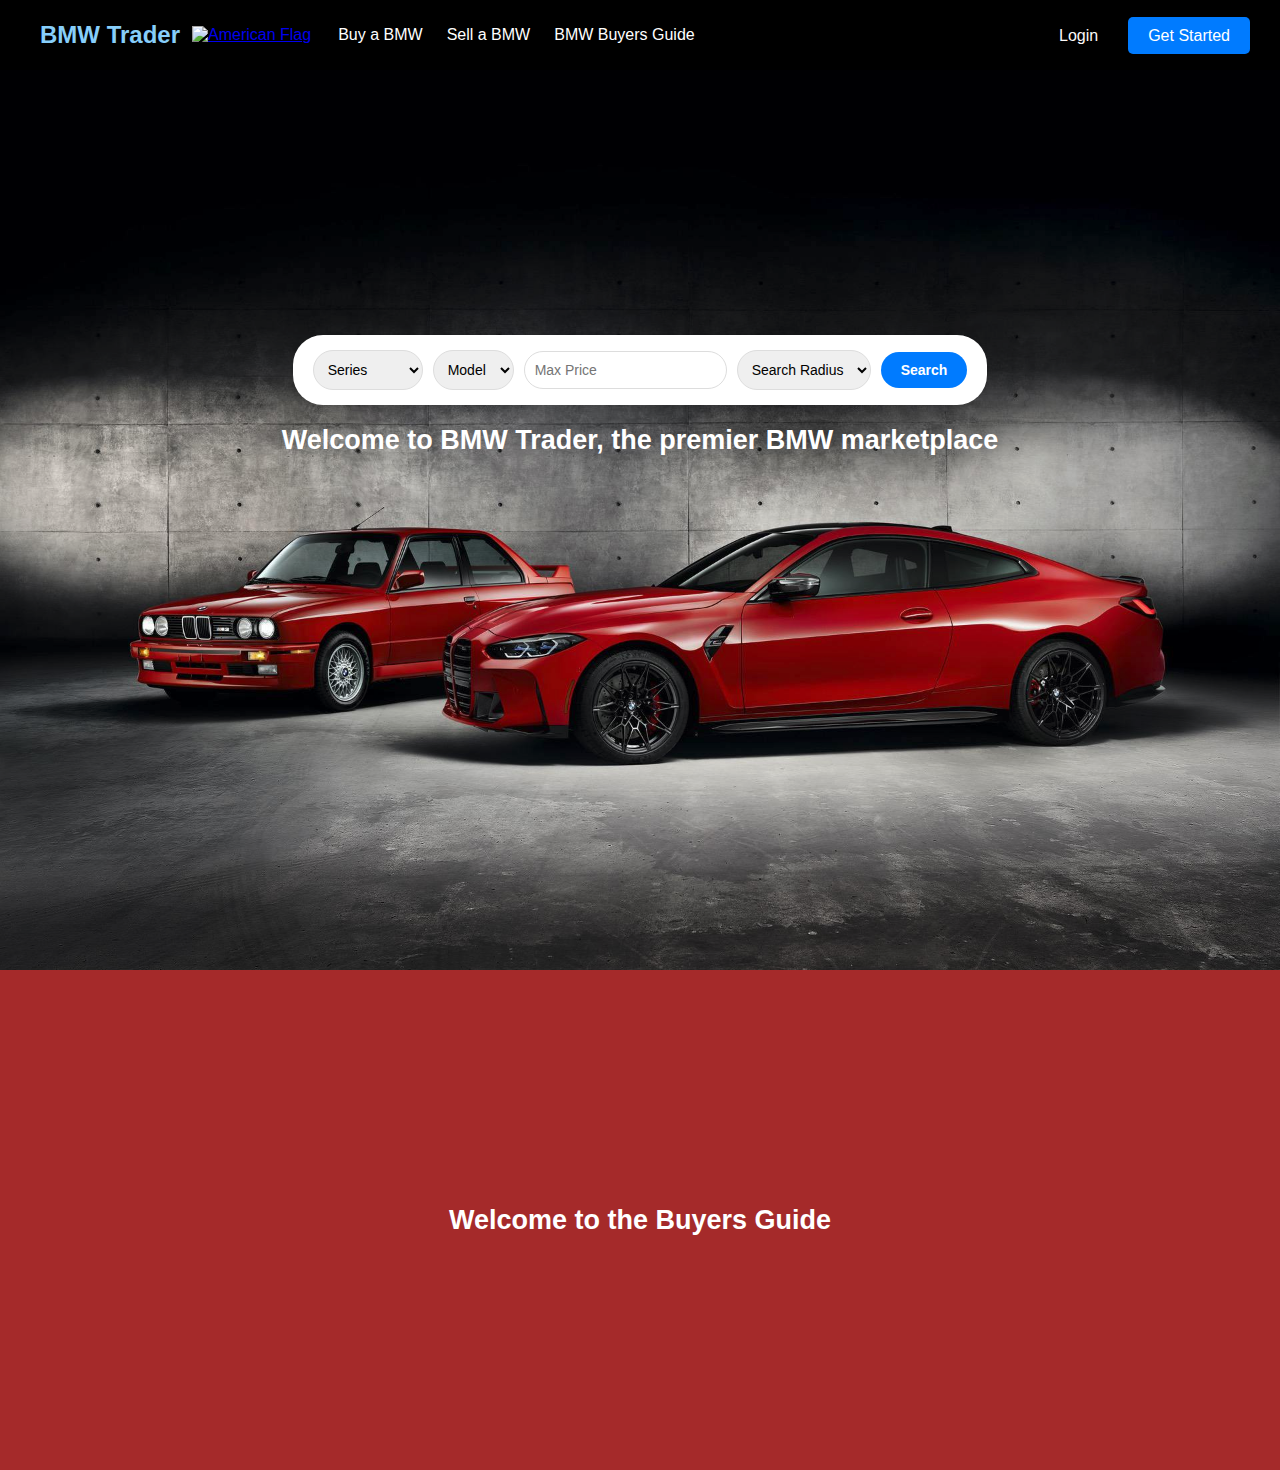
==== Index.html @ 95426831 "First pass at setup" ====
<!DOCTYPE html>
<html lang="en">
<head>
    <meta charset="UTF-8">
    <meta name="viewport" content="width=device-width, initial-scale=1.0">
    <link rel="stylesheet" href="Nav-Bar.css">
    <link rel="stylesheet" href="Index.css">
    <title>BMW Trader</title>
</head>
<body>
    
    <div class="PageContainer">
        <div class="NavBarContainer">
            <nav class="navbar solid" id="navbar">
                <div class="nav-left">
                    <a class="Logo" href="Index.html" target="_self" title="Home">
                        <h3>BMW Trader</h3>
                    </a>
                    <a class="AmericanFlag" href="/AboutUs Pages/AboutUs-Home.html" target="_self" title="About LifeWork USA - A Company Built on Freedom">
                        <img src="Images/AmericanFlag.png" alt="American Flag" class="AmericanFlagImage">
                    </a>
                </div>
                <div class="nav-links">
                    <a href="Buy a BMW" target="_blank">Buy a BMW</a>
                    <a href="SellaBMW.html">Sell a BMW</a>
                    <a href="BMWBuyersGuide.html">BMW Buyers Guide</a>
                </div>
                <div class="nav-buttons">
                    <a href="Signin.html" class="login-button">Login</a>
                    <a href="Singup.html" class="get-started-button">Get Started</a>
                </div>
            </nav>
        </div>
        <div class="BannerContainer">
            <div class="search-container">
                <div class="search-bar">
                  <!-- Dropdown for Series -->
                  <select class="search-input" id="Series" name="Series" onchange="updateModels()">
                    <option value="" disabled selected>Series</option>
                    <option value="Any Series">Any Series</option>
                    <option value="1 Series">1 Series</option>
                    <option value="2 Series">2 Series</option>
                    <option value="3 Series">3 Series</option>
                    <option value="4 Series">4 Series</option>
                    <option value="5 Series">5 Series</option>
                    <option value="6 Series">6 Series</option>
                    <option value="7 Series">7 Series</option>
                    <option value="8 Series">8 Series</option>
                    <option value="M Series">M Series</option>
                    <option value="X Series">X Series</option>
                </select>
            
                <!-- Dropdown for Model -->
                <select class="search-input" id="Model" name="Model">
                    <option value="" disabled selected>Model</option>
                </select>
            
                  <!-- Input for Price -->
                  <input type="number" class="search-input" id="price" name="price" placeholder="Max Price">
            
                  <!-- Input for Distance -->
                  <select class="search-input" id="Distance" name="Distance">
                    <option value="" disabled selected>Search Radius</option>
                    <option value="10 Miles">10 Miles</option>
                    <option value="25 Miles">25 Miles</option>
                    <option value="50 Miles">50 Miles</option>
                    <option value="100 Miles">100 Miles</option>
                    <option value="250 Miles">250 Miles</option>
                    <option value="500 Miles">500 Miles</option>
                    <option value="Nationwide">Nationwide</option>
                  </select>
                  <!-- Search Button -->
                  <button class="search-button" id="search-btn">Search</button>
                </div>
                <div><h3 id="WelcomeMessage">Welcome to BMW Trader, the premier BMW marketplace</h3></div>
            </div>
            
        </div>
        <div class ="ContentContainer">
            <h3>Welcome to the Buyers Guide</h3>
        </div>
    </div>
    <script src="scripts/UpdateModels.js"></script>
</body>
</html>
---- Nav-Bar.css ----
.NavBarContainer {
    position: relative;
    
}

.navbar {
    display: flex;
    justify-content: flex-start;
    align-items: center;
    padding: 0 0px;
    z-index: 6;
    font-family: 'Open Sans', sans-serif;
    position: fixed;
    top: 0;
    height: 70px; /* Ensures padding and border are included in the total width and height */
    width: 100%;
}

.navbar.homepage {
    background-color: transparent; /* Translucent for homepage */
}

.navbar.solid {
    background-color: rgb(0, 0, 0); /* Solid black for scrolled or other pages */
}

.nav-left {
    display: flex;
    align-items: center;
    margin-left: 40px; /* Adjust this value to move closer to the left margin */
}

.nav-right {
    display: flex;
    align-items: center;
    margin-right: 0px; /* Adjust this value to move closer to the right margin */
    box-sizing: border-box;
    overflow: hidden;
}

.Logo {
    display: flex;
    align-items: center;
    margin-right: 10px; /* Space between logo and flag */
    text-decoration: none; /* Remove underline */
}

.Logo h3 {
    color: lightskyblue;
    font-family: Arial;
    font-size: 24px;
}

.AmericanFlagImage {
    height: 32px; /* Adjust to match the navbar height */
    margin-left: 2px;
    margin-right: 10px; /* Space between logo and flag */
}

.hamburger {
    display: none;
    flex-direction: column;
    justify-content: space-around;
    width: 2rem;
    height: 2rem;
    cursor: pointer;
}

.hamburger div {
    width: 2rem;
    height: 0.25rem;
    background-color: #333;
}

.nav-links {
    display: flex;
    align-items: center; /* Ensure items are centered vertically */
    gap: 10px; /* Spacing between links */
    transition: transform 0.3s ease-in-out;
    margin-left: 10px;
}

@media (max-width: 768px) {
    .nav-links {
        display: none;
        transform: translateY(-100%);
    }

    .nav-links.show {
        display: flex;
        transform: translateY(0);
    }

    .hamburger {
        display: flex;
    }
}

.nav-links a {
    margin: 10 2px;
    padding: 0 7px;
    text-decoration: none;
    color: white;
    font-size: 16px;
    font-family: 'Open Sans', sans-serif;
}

.nav-buttons {
    display: flex;
    gap: 10px;
    margin-left: auto; /* Ensures nav buttons stay at the rightmost position */
    margin-right: 30px;

}

.nav-buttons a {
    padding: 10px 20px;
    text-decoration: none;
    font-size: 16px;
    border-radius: 5px;
    font-family: Arial, 'Open Sans', sans-serif;
    height: 17px;
    line-height: 17px;
    box-sizing: content-box; /* Override box-sizing for navbar buttons */
}

.login-button {
    color: #fcf9f9;
}

.get-started-button {
    background-color: #007bff;
    color: #fff;
    padding: 2px 10px; /* Adjust padding for a smaller button */
    border-radius: 5px; /* Slightly rounded corners */
    height: 17px; /* Remove fixed height */
    line-height: 1.2; /* Set line-height for consistent text height */
    display: inline-flex; /* Use inline-flex to avoid block-level behavior */
    align-items: center; /* Center text vertically */
    justify-content: center; /* Center text horizontally */
    font-size: 16px; /* Ensure consistent font size */
    font-weight: normal; /* Ensure consistent font weight */
    text-decoration: none; /* Remove underline */
}

/* End of Navigation Bar CSS */
---- Index.css ----
* {
    margin: 0;
    padding: 0;
}

h1, h2 {
    font-size: 55px;
    margin: 0;
    font-weight: normal;
}

h3 {
    font-size: 27px;
    margin: 0;
    font-weight: bold;
}

.italic {
    font-style: italic;
    text-decoration: underline;
}

body, html {
    height: 100vh;
    width: 100%;
    font-family: Arial, 'Open Sans', sans-serif;
    margin: 0;
    padding: 0;
    display: flex;
    box-sizing: border-box;
    display: flex;
    flex-direction: column;
}

.PageContainer{
    height: 100%;
    background-color: bisque;
    width: 100%;
}

.BannerContainer {
    margin-top: 70px;
    height: 100%;
    width: 100%;
    background-image: url(/Pictures/HomePageImage.png);
    background-size: cover;
    background-position:center;
    z-index: 5;
    align-content: center;
}

.BannerContainer #WelcomeMessage {
    color: white;
    text-align: center;
    margin-top: 20px;
}

.ContentContainer {
    width: 100%;
    height: 500px;
    background-color: brown;
    align-content: center;
    text-align: center;
}

.ContentContainer h3 {
    color: white;
    
}

.search-container {
    position: relative;
    display: flex;
    justify-content: center;
    align-items: center;
    margin-bottom: 250px;
    flex-direction: column;
  }
  
  .search-bar {
    background: #ffffff;
    display: flex;
    align-items: center;
    gap: 10px; /* Spacing between inputs */
    padding: 15px 20px;
    border-radius: 30px;
    box-shadow: 0px 4px 6px rgba(0, 0, 0, 0.1);
  }
  
  /* Input Fields */
  .search-input {
    flex: 1;
    padding: 10px;
    border: 1px solid #ddd;
    border-radius: 20px;
    font-size: 14px;
    outline: none;
    transition: border-color 0.3s ease;
  }
  
  .search-input:focus {
    border-color: #007bff;
  }
  
  /* Search Button */
  .search-button {
    background-color: #007bff;
    color: #ffffff;
    border: none;
    border-radius: 20px;
    padding: 10px 20px;
    cursor: pointer;
    font-size: 14px;
    font-weight: bold;
    transition: background-color 0.3s ease;
  }
  
  .search-button:hover {
    background-color: #0056b3;
  }
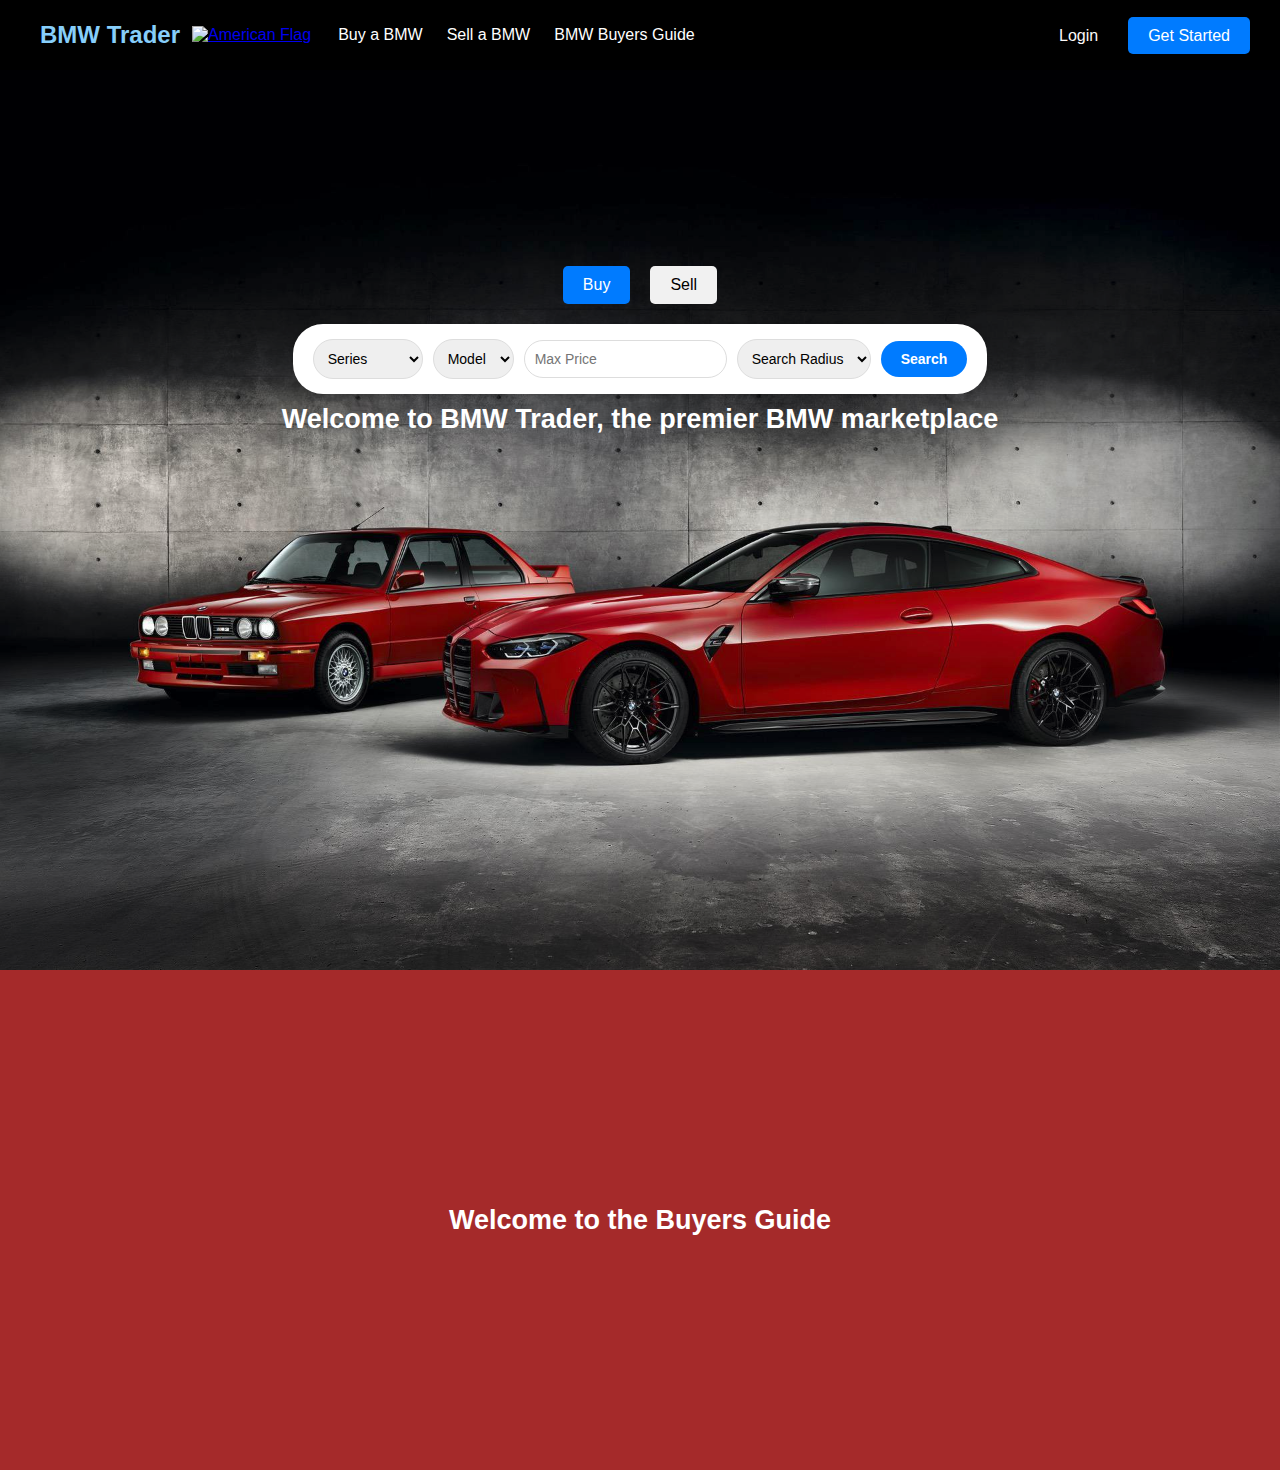
==== commit cddff3c7: "ching" ====
--- a/Index.html
+++ b/Index.html
@@ -32,48 +32,80 @@
             </nav>
         </div>
         <div class="BannerContainer">
-            <div class="search-container">
+            <!-- Buy/Sell Buttons -->
+            <div class="ButtonContainer">
+                <button class="toggle-button active" id="buy-btn" onclick="toggleForm('buy')">Buy</button>
+                <button class="toggle-button" id="sell-btn" onclick="toggleForm('sell')">Sell</button>
+            </div>
+        
+            <!-- Buy Form -->
+            <div class="search-container" id="buy-form">
                 <div class="search-bar">
-                  <!-- Dropdown for Series -->
-                  <select class="search-input" id="Series" name="Series" onchange="updateModels()">
-                    <option value="" disabled selected>Series</option>
-                    <option value="Any Series">Any Series</option>
-                    <option value="1 Series">1 Series</option>
-                    <option value="2 Series">2 Series</option>
-                    <option value="3 Series">3 Series</option>
-                    <option value="4 Series">4 Series</option>
-                    <option value="5 Series">5 Series</option>
-                    <option value="6 Series">6 Series</option>
-                    <option value="7 Series">7 Series</option>
-                    <option value="8 Series">8 Series</option>
-                    <option value="M Series">M Series</option>
-                    <option value="X Series">X Series</option>
-                </select>
-            
-                <!-- Dropdown for Model -->
-                <select class="search-input" id="Model" name="Model">
-                    <option value="" disabled selected>Model</option>
-                </select>
-            
-                  <!-- Input for Price -->
-                  <input type="number" class="search-input" id="price" name="price" placeholder="Max Price">
-            
-                  <!-- Input for Distance -->
-                  <select class="search-input" id="Distance" name="Distance">
-                    <option value="" disabled selected>Search Radius</option>
-                    <option value="10 Miles">10 Miles</option>
-                    <option value="25 Miles">25 Miles</option>
-                    <option value="50 Miles">50 Miles</option>
-                    <option value="100 Miles">100 Miles</option>
-                    <option value="250 Miles">250 Miles</option>
-                    <option value="500 Miles">500 Miles</option>
-                    <option value="Nationwide">Nationwide</option>
-                  </select>
-                  <!-- Search Button -->
-                  <button class="search-button" id="search-btn">Search</button>
+                    <select class="search-input" id="Series" name="Series" onchange="updateModels()">
+                        <option value="" disabled selected>Series</option>
+                        <option value="Any Series">Any Series</option>
+                        <option value="1 Series">1 Series</option>
+                        <option value="2 Series">2 Series</option>
+                        <option value="3 Series">3 Series</option>
+                        <option value="4 Series">4 Series</option>
+                        <option value="5 Series">5 Series</option>
+                        <option value="6 Series">6 Series</option>
+                        <option value="7 Series">7 Series</option>
+                        <option value="8 Series">8 Series</option>
+                        <option value="M Series">M Series</option>
+                        <option value="X Series">X Series</option>
+                    </select>
+        
+                    <select class="search-input" id="Model" name="Model">
+                        <option value="" disabled selected>Model</option>
+                    </select>
+        
+                    <input type="number" class="search-input" id="price" name="price" placeholder="Max Price">
+        
+                    <select class="search-input" id="Distance" name="Distance">
+                        <option value="" disabled selected>Search Radius</option>
+                        <option value="10 Miles">10 Miles</option>
+                        <option value="25 Miles">25 Miles</option>
+                        <option value="50 Miles">50 Miles</option>
+                        <option value="100 Miles">100 Miles</option>
+                        <option value="250 Miles">250 Miles</option>
+                        <option value="500 Miles">500 Miles</option>
+                        <option value="Nationwide">Nationwide</option>
+                    </select>
+        
+                    <button class="search-button" id="search-btn">Search</button>
                 </div>
-                <div><h3 id="WelcomeMessage">Welcome to BMW Trader, the premier BMW marketplace</h3></div>
             </div>
+        
+            <!-- Sell Form -->
+            <div class="search-container hidden" id="sell-form">
+                <div class="search-bar">
+                    <select class="search-input" id="vin-license" onchange="toggleVinLicenseFields()">
+                        <option value="" disabled selected>VIN/License</option>
+                        <option value="license">License</option>
+                        <option value="vin">VIN</option>
+                    </select>
+        
+                    <div id="license-fields" class="hidden">
+                        <input type="text" class="search-input" id="license-plate" placeholder="License Plate">
+                        <select class="search-input" id="state">
+                            <option value="" disabled selected>State</option>
+                            <option value="NY">New York</option>
+                            <option value="CA">California</option>
+                            <option value="TX">Texas</option>
+                        </select>
+                    </div>
+        
+                    <div id="vin-fields" class="hidden">
+                        <input type="text" class="search-input" id="vin-number" placeholder="Enter VIN Number">
+                    </div>
+        
+                    <button class="search-button" id="sell-submit-btn">Submit</button>
+                </div>
+            </div>
+        
+            <div><h3 id="WelcomeMessage">Welcome to BMW Trader, the premier BMW marketplace</h3></div>
+        </div>
             
         </div>
         <div class ="ContentContainer">
--- a/Index.css
+++ b/Index.css
@@ -21,8 +21,6 @@
 }
 
 body, html {
-    height: 100vh;
-    width: 100%;
     font-family: Arial, 'Open Sans', sans-serif;
     margin: 0;
     padding: 0;
@@ -30,32 +28,48 @@
     box-sizing: border-box;
     display: flex;
     flex-direction: column;
+    background-color: green;
 }
 
-.PageContainer{
+.PageContainer {
+    background-color: rgb(239, 28, 28);
     height: 100%;
-    background-color: bisque;
     width: 100%;
+    margin-top: 70px;
+    display: flex;
+    flex-direction: column;
 }
 
 .BannerContainer {
-    margin-top: 70px;
-    height: 100%;
-    width: 100%;
-    background-image: url(/Pictures/HomePageImage.png);
-    background-size: cover;
-    background-position:center;
-    z-index: 5;
-    align-content: center;
+        background-image: url(/Pictures/HomePageImage.png);
+        background-size: cover;
+        background-position: center;
+        z-index: 5;
+        height: 100vh;
+        width: 100%;
+        display: flex;
+        flex-direction: column;
+        justify-content:center;
+        align-items: center; /* Center content horizontally */
+}
+
+.ButtonContainer {
+    display: flex; /* Center the buttons horizontally */
+    justify-content: center; /* Align the buttons to the center */
+    margin-top: -350px; /* Move buttons closer to the search bar */
+    position: relative;
+    z-index: 10;
+    
 }
 
 .BannerContainer #WelcomeMessage {
     color: white;
     text-align: center;
-    margin-top: 20px;
+    margin-top: 10px;
 }
 
 .ContentContainer {
+    
     width: 100%;
     height: 500px;
     background-color: brown;
@@ -69,12 +83,13 @@
 }
 
 .search-container {
-    position: relative;
-    display: flex;
-    justify-content: center;
-    align-items: center;
-    margin-bottom: 250px;
-    flex-direction: column;
+        position: relative;
+        display: flex;
+        justify-content: center;
+        align-items: center;
+        flex-direction: column;
+        z-index: 5;
+        margin-top: 10px;
   }
   
   .search-bar {
@@ -117,4 +132,28 @@
   
   .search-button:hover {
     background-color: #0056b3;
-  }+  }
+
+  .hidden {
+    display: none;
+}
+
+.toggle-button {
+    background-color: #f1f1f1;
+    border: none;
+    padding: 10px 20px;
+    margin: 10px;
+    cursor: pointer;
+    font-size: 16px;
+    border-radius: 5px;
+    transition: background-color 0.3s;
+}
+
+.toggle-button.active {
+    background-color: #007bff;
+    color: white;
+}
+
+.toggle-button:hover {
+    background-color: #0056b3;
+}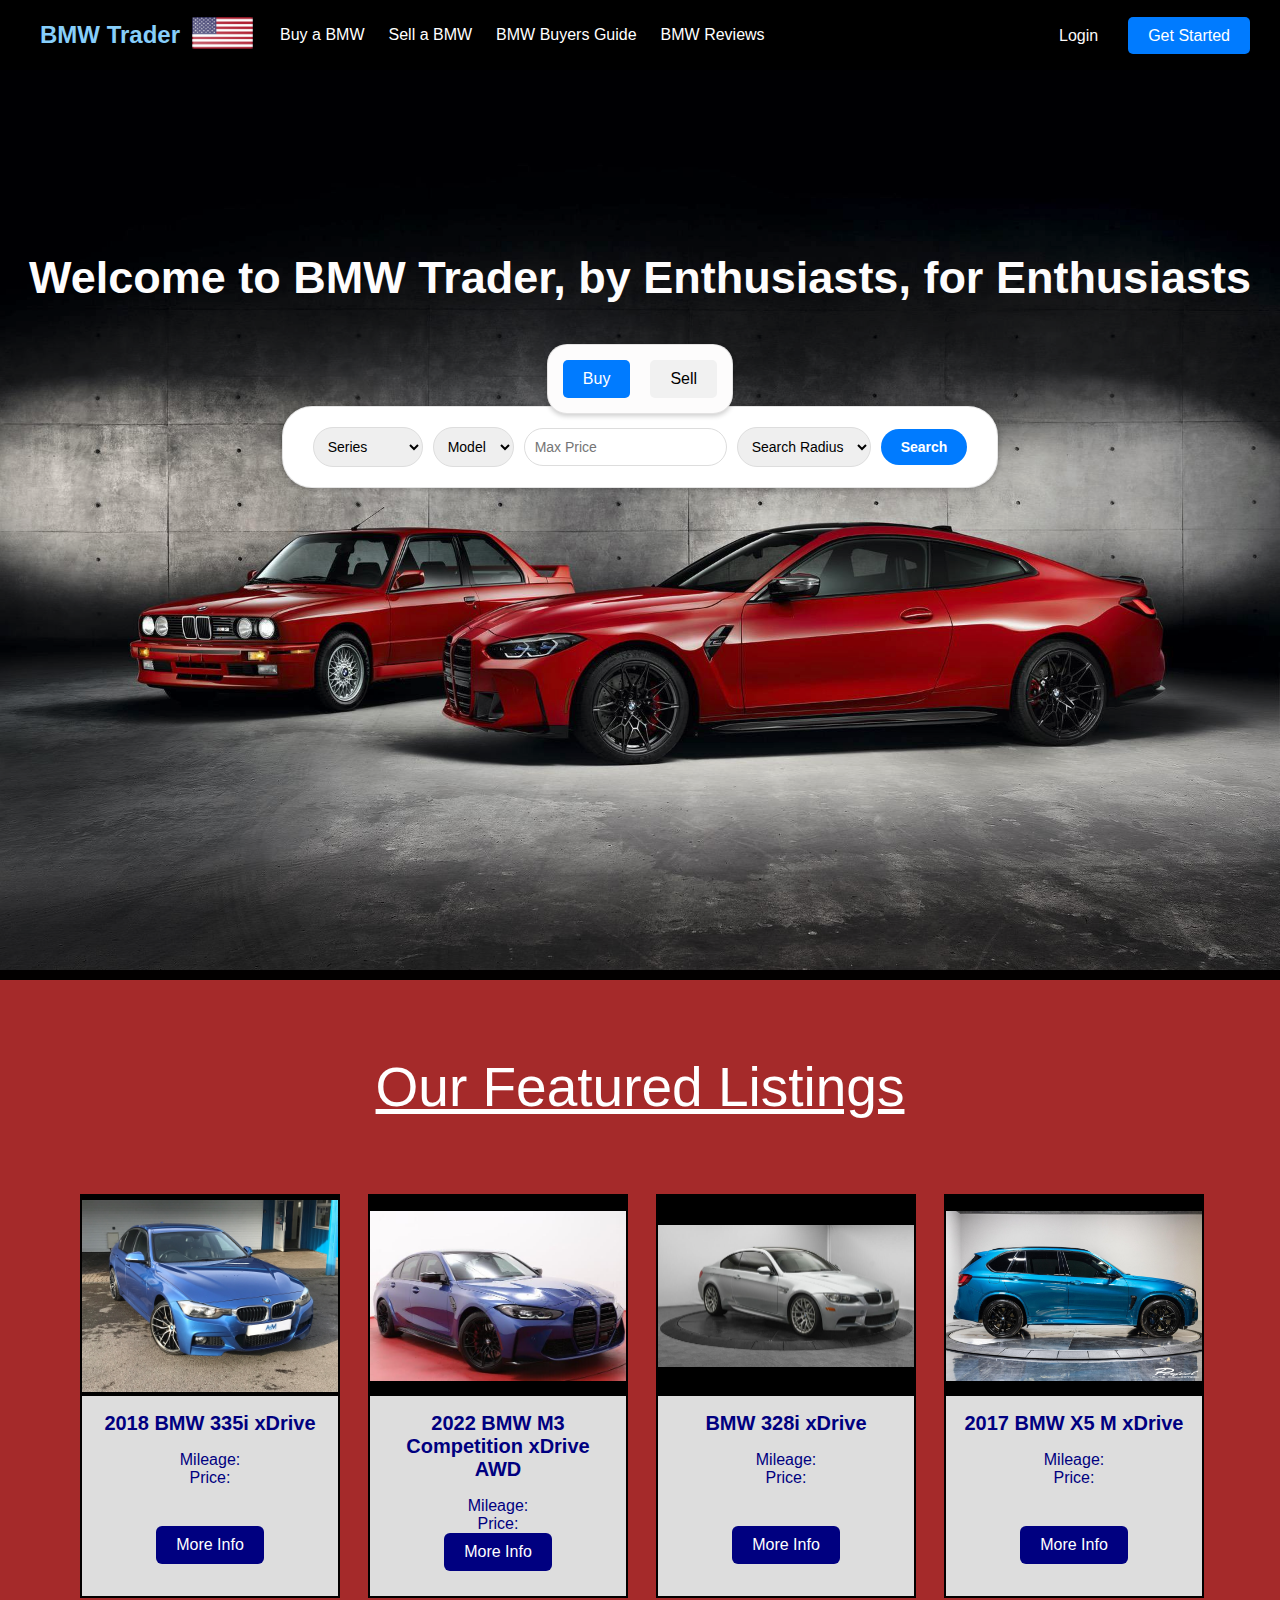
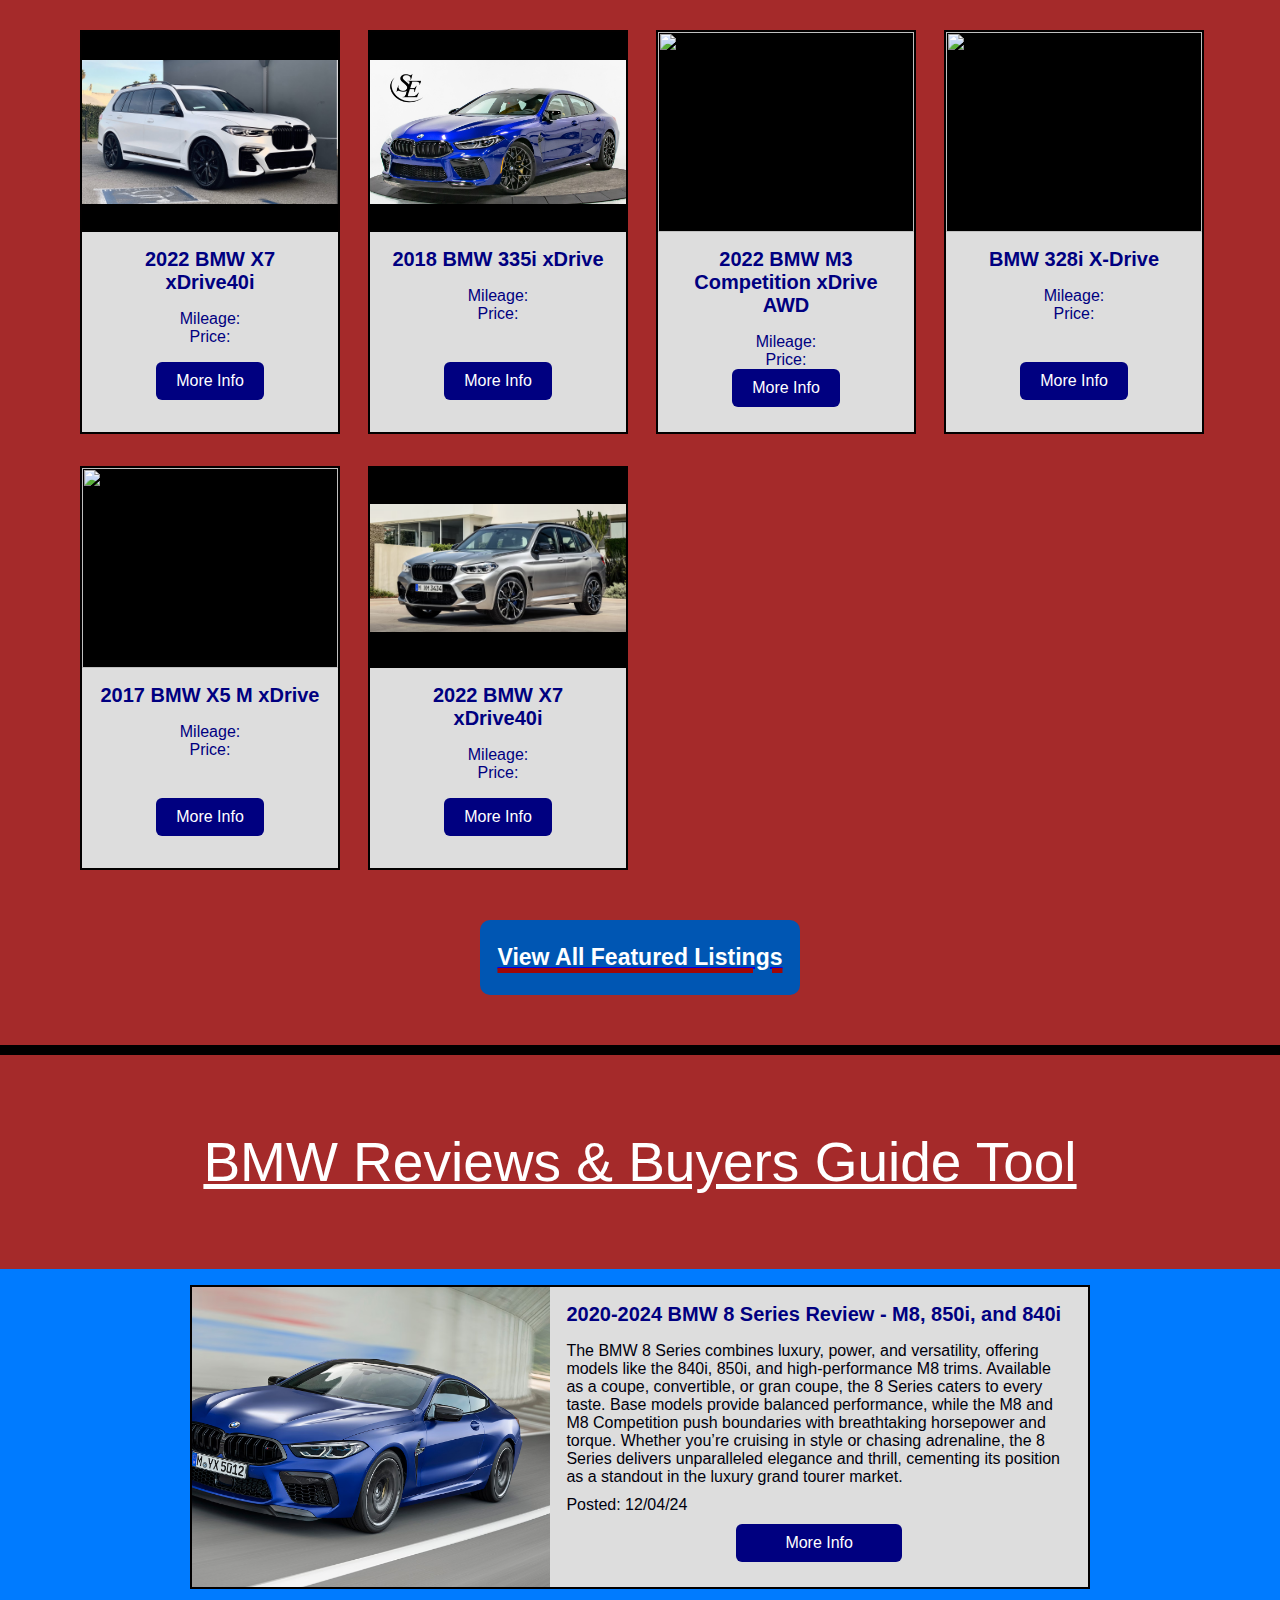
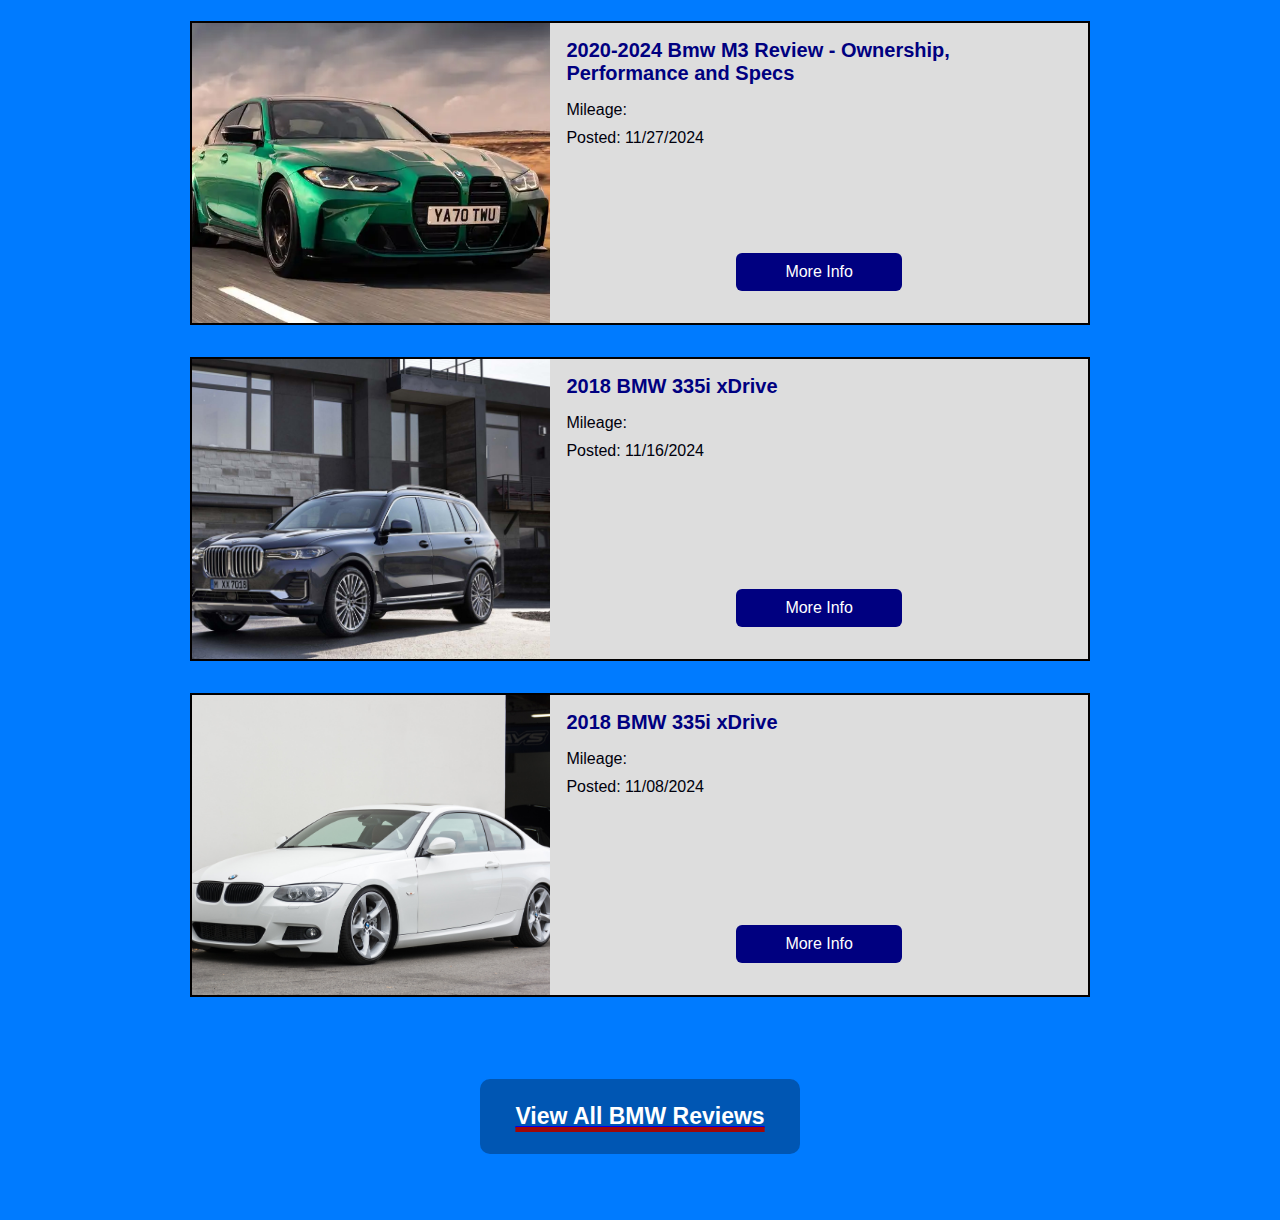
==== commit b1451a54: "12/17/2024" ====
--- a/Index.html
+++ b/Index.html
@@ -16,14 +16,15 @@
                     <a class="Logo" href="Index.html" target="_self" title="Home">
                         <h3>BMW Trader</h3>
                     </a>
-                    <a class="AmericanFlag" href="/AboutUs Pages/AboutUs-Home.html" target="_self" title="About LifeWork USA - A Company Built on Freedom">
-                        <img src="Images/AmericanFlag.png" alt="American Flag" class="AmericanFlagImage">
+                    <a class="AmericanFlag" href="/AboutUs Pages/AboutUs-Home.html" target="_self" title="BMWTrader.com">
+                        <img src="/Assets/Pictures/AmericanFlag.png" alt="American Flag" class="AmericanFlagImage">
                     </a>
                 </div>
                 <div class="nav-links">
                     <a href="Buy a BMW" target="_blank">Buy a BMW</a>
                     <a href="SellaBMW.html">Sell a BMW</a>
                     <a href="BMWBuyersGuide.html">BMW Buyers Guide</a>
+                    <a href="/Article/BMWReview.html">BMW Reviews</a>
                 </div>
                 <div class="nav-buttons">
                     <a href="Signin.html" class="login-button">Login</a>
@@ -33,6 +34,7 @@
         </div>
         <div class="BannerContainer">
             <!-- Buy/Sell Buttons -->
+            <h3 id="WelcomeMessage">Welcome to BMW Trader, by Enthusiasts, for Enthusiasts</h3>
             <div class="ButtonContainer">
                 <button class="toggle-button active" id="buy-btn" onclick="toggleForm('buy')">Buy</button>
                 <button class="toggle-button" id="sell-btn" onclick="toggleForm('sell')">Sell</button>
@@ -103,13 +105,167 @@
                     <button class="search-button" id="sell-submit-btn">Submit</button>
                 </div>
             </div>
-        
-            <div><h3 id="WelcomeMessage">Welcome to BMW Trader, the premier BMW marketplace</h3></div>
-        </div>
-            
-        </div>
+        </div>
+        <div class="ContentDivider"></div>
         <div class ="ContentContainer">
-            <h3>Welcome to the Buyers Guide</h3>
+            <h2>Our Featured Listings</h2>
+            <div class="CardsContainer">
+                <!--Start of Card 1-->
+                <div class="card">
+                    <img src="Assets/Pictures/BMWCar1.png" class="card-img-top" alt="">
+                    <div class="card-body">
+                      <h5 class="card-title">2018 BMW 335i xDrive </h5>
+                      <p class="card-text">Mileage:</p>
+                      <p class="card-text">Price:</p>
+                      <a href="./public/MondrianPainting.html" class="btn btn-primary">More Info</a>
+                    </div>
+                </div>
+                <!--Start of Card 2-->
+                <div class="card">
+                    <img src="Assets/Pictures/BMWCar2.png" class="card-img-top" alt="">
+                    <div class="card-body">
+                      <h5 class="card-title">2022 BMW M3 Competition xDrive AWD</h5>
+                      <p class="card-text">Mileage:</p>
+                      <p class="card-text">Price:</p>
+                      <a href="./public/CreativeAgency.html" class="btn btn-primary">More Info</a>
+                    </div>
+                </div>
+                <!--Start of Card 3-->
+                <div class="card">
+                    <img src="Assets/Pictures/BMWCar3.png" class="card-img-top" alt="">
+                    <div class="card-body">
+                      <h5 class="card-title">BMW 328i xDrive</h5>
+                      <p class="card-text">Mileage:</p>
+                      <p class="card-text">Price:</p>
+                      <a href="./public/MemeProject.html" class="btn btn-primary">More Info</a>
+                    </div>
+                </div>
+                <!--Start of Card 4-->
+                <div class="card">
+                    <img src="Assets/Pictures/BMWTruck1.png" class="card-img-top" alt="">
+                    <div class="card-body">
+                      <h5 class="card-title">2017 BMW X5 M xDrive</h5>
+                      <p class="card-text">Mileage:</p>
+                      <p class="card-text">Price:</p>
+                      <a href="./public/birthday-invite.html" class="btn btn-primary">More Info</a>
+                    </div>
+                </div>
+                <!--Start of Card 5-->
+                <div class="card">
+                    <img src="Assets/Pictures/BMWTruck2.png" class="card-img-top" alt="">
+                    <div class="card-body">
+                      <h5 class="card-title">2022 BMW X7 xDrive40i </h5>
+                      <p class="card-text">Mileage:</p>
+                      <p class="card-text">Price:</p>
+                      <a href="./public/SpanishVocab.html" class="btn btn-primary">More Info</a>
+                    </div>
+                </div>
+                <!--Start of Card 6-->
+                <div class="card">
+                    <img src="Assets/Pictures/BMWCar4.png" class="card-img-top" alt="">
+                    <div class="card-body">
+                      <h5 class="card-title">2018 BMW 335i xDrive </h5>
+                      <p class="card-text">Mileage:</p>
+                      <p class="card-text">Price:</p>
+                      <a href="./public/MondrianPainting.html" class="btn btn-primary">More Info</a>
+                    </div>
+                </div>
+                <!--Start of Card 7-->
+                <div class="card">
+                    <img src="Assets/Pictures/BMWCar5.png" class="card-img-top" alt="">
+                    <div class="card-body">
+                      <h5 class="card-title">2022 BMW M3 Competition xDrive AWD</h5>
+                      <p class="card-text">Mileage:</p>
+                      <p class="card-text">Price:</p>
+                      <a href="./public/CreativeAgency.html" class="btn btn-primary">More Info</a>
+                    </div>
+                </div>
+                <!--Start of Card 8-->
+                <div class="card">
+                    <img src="Assets/Pictures/BMWCar6.png" class="card-img-top" alt="">
+                    <div class="card-body">
+                      <h5 class="card-title">BMW 328i X-Drive</h5>
+                      <p class="card-text">Mileage:</p>
+                      <p class="card-text">Price:</p>
+                      <a href="./public/MemeProject.html" class="btn btn-primary">More Info</a>
+                    </div>
+                </div>
+                <!--Start of Card 9-->
+                <div class="card">
+                    <img src="Assets/Pictures/BMWCar7.png" class="card-img-top" alt="">
+                    <div class="card-body">
+                      <h5 class="card-title">2017 BMW X5 M xDrive</h5>
+                      <p class="card-text">Mileage:</p>
+                      <p class="card-text">Price:</p>
+                      <a href="./public/birthday-invite.html" class="btn btn-primary">More Info</a>
+                    </div>
+                </div>
+                <!--Start of Card 10-->
+                <div class="card">
+                    <img src="Assets/Pictures/BMWTruck3.png" class="card-img-top" alt="">
+                    <div class="card-body">
+                      <h5 class="card-title">2022 BMW X7 xDrive40i </h5>
+                      <p class="card-text">Mileage:</p>
+                      <p class="card-text">Price:</p>
+                      <a href="./public/SpanishVocab.html" class="btn btn-primary">More Info</a>
+                    </div>
+                </div>
+            </div>
+                <div class="ViewAllButtonContainer">
+                    <div class="ViewAllBTN">
+                        <a href="FeaturedListings.html"><h3>View All Featured Listings</h3></a>
+                    </div>
+                </div>
+        </div>
+        <div class="ContentDivider"></div>
+    <div class ="ContentContainer">
+            <h2 id="Reviews-BuyersGuideTitle">BMW Reviews & Buyers Guide Tool</h2>
+        <div class="CardsContainerArticle">
+            <!--Start of Article 1-->
+            <div class="cardArticle">
+                <img src="Assets/Pictures/BMWReview1.png" class="card-img-topArticle" alt="">
+                <div class="card-bodyArticle">
+                  <h5 class="card-titleArticle">2020-2024 BMW 8 Series Review - M8, 850i, and 840i </h5>
+                  <p class="card-textArticle">The BMW 8 Series combines luxury, power, and versatility, offering models like the 840i, 850i, and high-performance M8 trims. Available as a coupe, convertible, or gran coupe, the 8 Series caters to every taste. Base models provide balanced performance, while the M8 and M8 Competition push boundaries with breathtaking horsepower and torque. Whether you’re cruising in style or chasing adrenaline, the 8 Series delivers unparalleled elegance and thrill, cementing its position as a standout in the luxury grand tourer market.</p>
+                  <p class="card-textArticle">Posted: 12/04/24</p>
+                  <a href="./Article/Article1.html" class="btn btn-primaryArticle">More Info</a>
+                </div>
+            </div>
+            <!--Start of Article 2-->
+            <div class="cardArticle">
+                <img src="Assets/Pictures/BMWReview2.png" class="card-img-topArticle" alt="">
+                <div class="card-bodyArticle">
+                  <h5 class="card-titleArticle">2020-2024 Bmw M3 Review - Ownership, Performance and Specs</h5>
+                  <p class="card-textArticle">Mileage:</p>
+                  <p class="card-textArticle">Posted: 11/27/2024</p>
+                  <a href="./public/MondrianPainting.html" class="btn btn-primaryArticle">More Info</a>
+                </div>
+            </div>
+            <!--Start of Article 3-->
+            <div class="cardArticle">
+                <img src="Assets/Pictures/BMWReview3.png" class="card-img-topArticle" alt="">
+                <div class="card-bodyArticle">
+                  <h5 class="card-titleArticle">2018 BMW 335i xDrive</h5>
+                  <p class="card-textArticle">Mileage:</p>
+                  <p class="card-textArticle">Posted: 11/16/2024</p>
+                  <a href="./public/MondrianPainting.html" class="btn btn-primaryArticle">More Info</a>
+                </div>
+            </div>
+            <!--Start of Article 4-->
+            <div class="cardArticle">
+                <img src="Assets/Pictures/BMWReview4.png" class="card-img-topArticle" alt="">
+                <div class="card-bodyArticle">
+                  <h5 class="card-titleArticle">2018 BMW 335i xDrive </h5>
+                  <p class="card-textArticle">Mileage:</p>
+                  <p class="card-textArticle">Posted: 11/08/2024</p>
+                  <a href="./public/MondrianPainting.html" class="btn btn-primaryArticle">More Info</a>
+                </div>
+            </div>
+            <div class="ViewAllButtonContainer">
+                    <div class="ViewAllBTN">
+                        <a href="FeaturedListings.html"><h3>View All BMW Reviews</h3></a>
+                    </div>
+            </div>
         </div>
     </div>
     <script src="scripts/UpdateModels.js"></script>
--- a/Index.css
+++ b/Index.css
@@ -1,6 +1,7 @@
 * {
     margin: 0;
     padding: 0;
+    
 }
 
 h1, h2 {
@@ -10,7 +11,7 @@
 }
 
 h3 {
-    font-size: 27px;
+    font-size: 45px;
     margin: 0;
     font-weight: bold;
 }
@@ -28,7 +29,8 @@
     box-sizing: border-box;
     display: flex;
     flex-direction: column;
-    background-color: green;
+    background-color: rgb(210, 231, 20);
+    width: 100%;
 }
 
 .PageContainer {
@@ -38,10 +40,11 @@
     margin-top: 70px;
     display: flex;
     flex-direction: column;
+
 }
 
 .BannerContainer {
-        background-image: url(/Pictures/HomePageImage.png);
+        background-image: url(Assets/Pictures/HomePageImage.png);
         background-size: cover;
         background-position: center;
         z-index: 5;
@@ -56,29 +59,46 @@
 .ButtonContainer {
     display: flex; /* Center the buttons horizontally */
     justify-content: center; /* Align the buttons to the center */
-    margin-top: -350px; /* Move buttons closer to the search bar */
+    margin-top: 40px; /* Move buttons closer to the search bar */
     position: relative;
-    z-index: 10;
-    
-}
-
-.BannerContainer #WelcomeMessage {
-    color: white;
-    text-align: center;
-    margin-top: 10px;
+    z-index: 11;
+    background-color: rgb(253, 252, 252);
+    border-radius: 20px;
+    border: 1px solid rgba(0, 0, 0, 0.1); /* Add a light outline */
+    box-shadow: 0px 2px 5px rgba(0, 0, 0, 0.2); /* Add subtle shadow for depth */
+    padding: 5px; /* Add slight padding for spacing */
+    
+}
+
+#WelcomeMessage {
+    color: rgb(254, 253, 253);
+    text-align: center;
+    position: relative;
+    margin-top: -300px;
+
 }
 
 .ContentContainer {
     
     width: 100%;
-    height: 500px;
+    height: auto;
     background-color: brown;
     align-content: center;
     text-align: center;
+    padding: 0 0 0 0px;
+    box-sizing: border-box;
+}
+
+.ContentContainer h2 {
+    color: white;
+    margin-top: 75px;
+    text-decoration: underline;
+    
 }
 
 .ContentContainer h3 {
     color: white;
+    margin-top: 75px;
     
 }
 
@@ -89,7 +109,7 @@
         align-items: center;
         flex-direction: column;
         z-index: 5;
-        margin-top: 10px;
+        margin-top: -8px; /* to adjust the space for buy/sell buttons to the actual search bar */
   }
   
   .search-bar {
@@ -97,9 +117,11 @@
     display: flex;
     align-items: center;
     gap: 10px; /* Spacing between inputs */
-    padding: 15px 20px;
+    padding: 15px 30px;
     border-radius: 30px;
-    box-shadow: 0px 4px 6px rgba(0, 0, 0, 0.1);
+    box-shadow: 0px 2px 5px rgba(0, 0, 0, 0.2); /* Add subtle shadow for depth */
+    height: 50px;
+    border: 1px solid rgba(0, 0, 0, 0.1);
   }
   
   /* Input Fields */
@@ -156,4 +178,218 @@
 
 .toggle-button:hover {
     background-color: #0056b3;
+}
+
+.CardsContainer {
+    display: grid;
+    grid-template-columns: repeat(auto-fit, 16rem);
+    gap: 2rem;
+    margin-top: 75px;
+    max-width: 100%;
+    width: calc(100% - 2rem); /* To account for padding */
+    padding: 0 1rem; /* Optional padding */
+    justify-content: center;
+    
+    
+    
+}
+
+.card {
+    width: 16rem;
+    border: 2px solid #020000;
+    display: flex;
+    flex-direction: column;
+    
+    
+}
+
+.card-img-top {
+    height: 200px;
+    width: 16rem;
+    object-fit:contain;
+    background-color: black;
+}
+
+.card-body {
+    display: flex;
+    flex-direction: column;
+    justify-content: space-between;
+    align-items: center;
+    width: 16rem;
+    height: 200px; /* Adjust this value as needed */
+    padding: 1rem;
+    background-color: #ddd;
+    box-sizing: border-box;
+}
+
+.card-title {
+    font-size: 1.25rem;
+    font-weight: bold;
+    margin-bottom: 1rem;
+    color: navy;
+    text-align: center;
+}
+
+.card-text {
+    font-size: 1rem;
+    color: navy;
+    text-align: center;
+}
+
+.btn {
+    background-color: navy;
+    color: white;
+    border: none;
+    padding: 10px 20px;
+    border-radius: .375rem;
+    margin-top: auto; /* Push the button to the bottom */
+    margin-bottom: 1rem;
+    text-decoration: none;
+}
+
+.ViewAllButtonContainer {
+    width: 100%;
+    display: flex;
+    flex-direction: column;
+    justify-content: center;
+    align-items: center;
+    margin-top: 50px;
+    padding-bottom: 50px;
+}
+
+.ViewAllBTN {
+    display: flex;
+    align-items: center;
+    justify-content: center;
+    background-color: #0056b3;
+    height: 55px;
+    padding: 0;
+    border-radius: 10px;
+    width: 300px;
+    padding: 10px;
+}
+
+.ViewAllBTN h3 {
+   margin: 0;
+   font-size: 23px;
+   text-decoration: underline 5px rgb(160, 7, 7);
+}
+
+/* Responsive Design */
+@media (max-width: 601px) {
+    .CardsContainer {
+        grid-template-columns: repeat(auto-fit, minmax(16rem, 16rem));
+    }
+}
+
+@media (max-width: 600px) {
+    .CardsContainer {
+        grid-template-columns: 16rem;
+    }
+}
+
+.ContentDivider {
+    width: 100%;
+    background-color: #020000;
+    z-index: 10;
+    padding: 0;
+    margin: 0;
+    position: relative;
+    height: 10px;
+}
+#BuyersGuide {
+    
+    width: 100%;
+    height: auto;
+    background-color: rgb(42, 44, 165);
+    align-content: center;
+    text-align: center;
+    padding-bottom: 200px;
+}
+
+#Reviews-BuyersGuideTitle {
+    margin-bottom: 75px;
+}
+
+.CardsContainerArticle {
+        display: grid;
+        grid-template-columns: 1fr;
+        gap: 2rem;
+        width: 100%;
+        margin-top: 100px;
+        margin: 0 auto;
+        padding: 1rem 0;
+        box-sizing: border-box;
+        justify-content: center;
+        background-color: #007bff;     
+}
+
+@media (min-width: 768px) {
+    .CardsContainerArticle {
+        grid-template-columns: 1fr; /* Still single column for tablets */
+    }
+}
+
+@media (min-width: 1024px) {
+    .CardsContainerArticle {
+        grid-template-columns: 1fr; /* Three columns for larger screens */
+    }
+}
+
+/* Individual Article Cards */
+
+.cardArticle {
+    width: 70%;
+    border: 2px solid #020000;
+    display: flex;
+    flex-direction: row;
+    margin: auto;  
+    
+}
+
+.card-img-topArticle {
+    height: 300px;
+    width: 40%;
+    object-fit:cover;
+    background-color: black;
+}
+
+.card-bodyArticle {
+    display: flex;
+    flex-direction: column;
+    justify-content: space-between;
+    align-items: left;
+    width: 60%;
+    height: 300px; /* Adjust this value as needed */
+    padding: 1rem;
+    background-color: #ddd;
+    box-sizing: border-box;
+}
+
+.card-titleArticle {
+    font-size: 1.25rem;
+    font-weight: bold;
+    margin-bottom: 1rem;
+    color: navy;
+    text-align: left;
+}
+
+.card-textArticle {
+    font-size: 1rem;
+    color: rgb(0, 0, 12);
+    text-align: left;
+    margin: 0 0 10px 0px;
+}
+
+.btn-primaryArticle {
+    background-color: navy;
+    color: white;
+    border: none;
+    padding: 10px 20px;
+    border-radius: .375rem;
+    margin-top: auto; /* Push the button to the bottom */
+    margin-bottom: 1rem;
+    text-decoration: none;
+    width: 25%;
+    align-self: center;
 }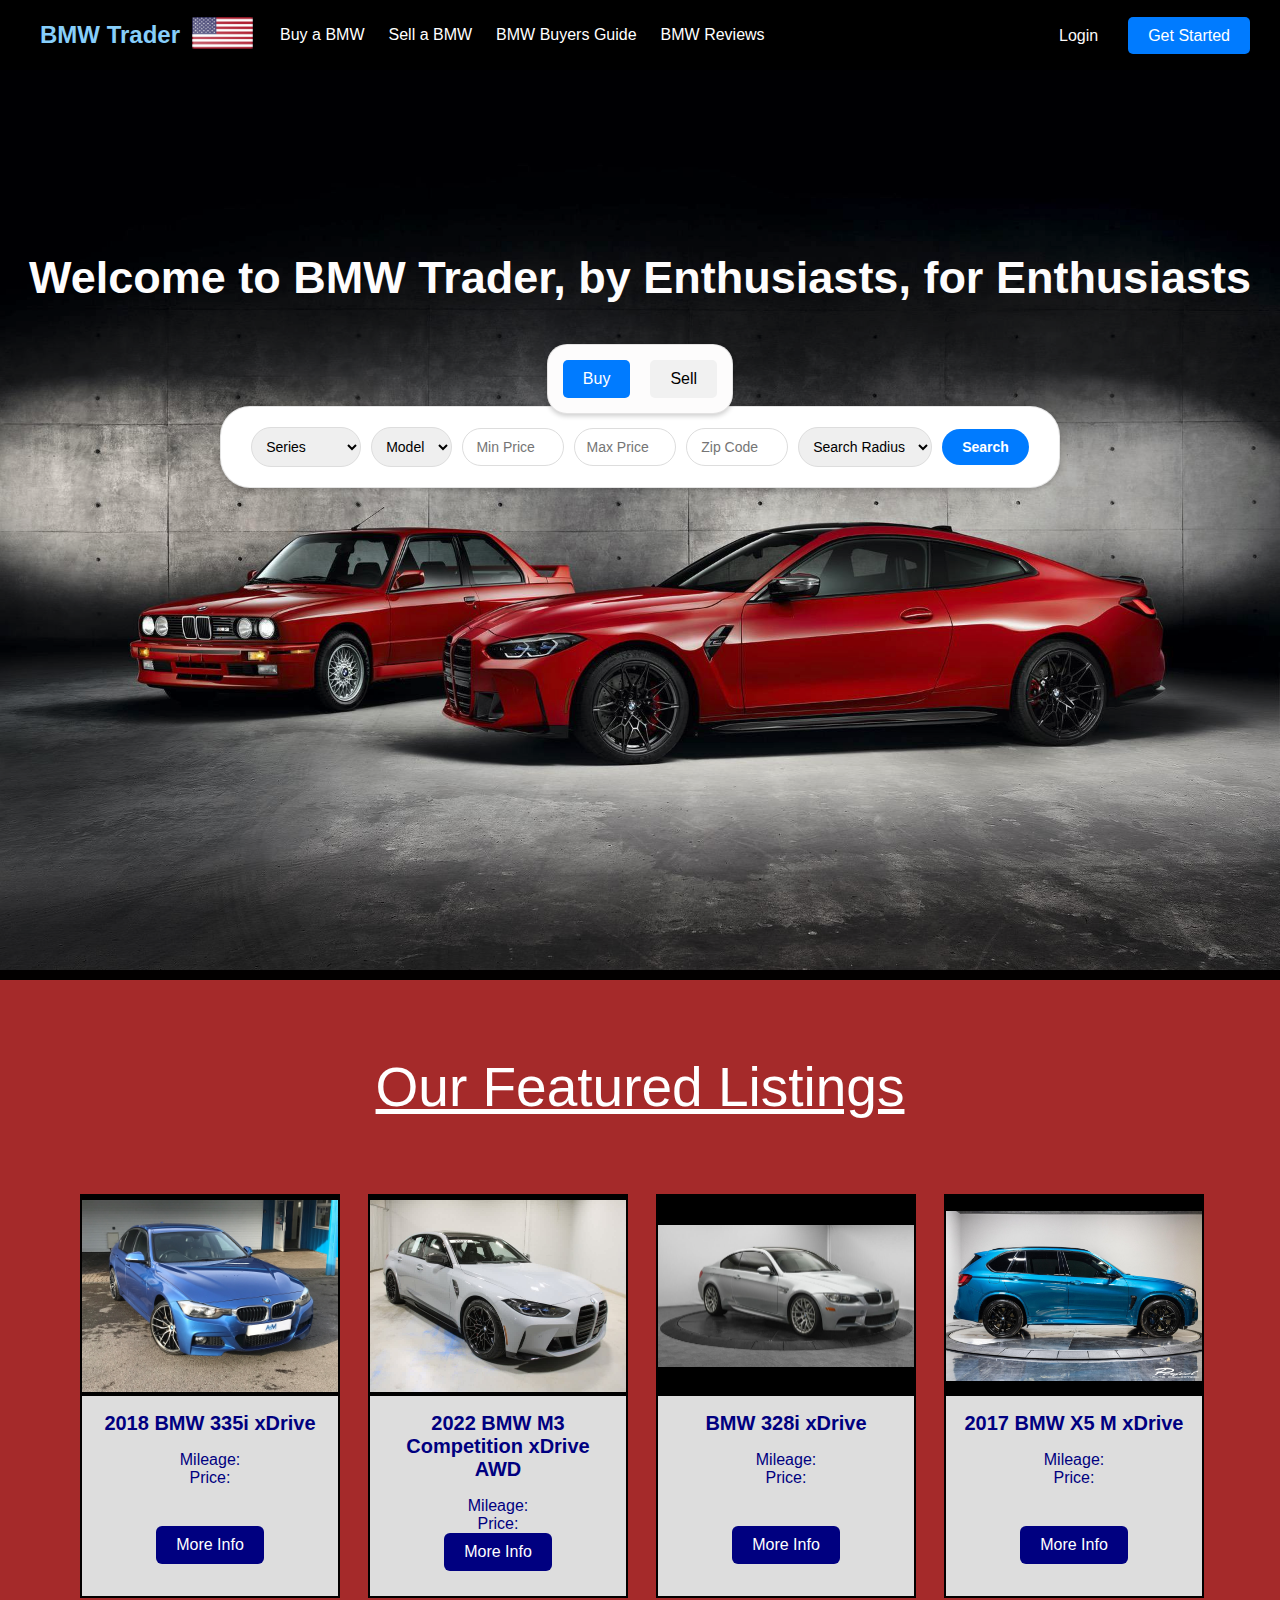
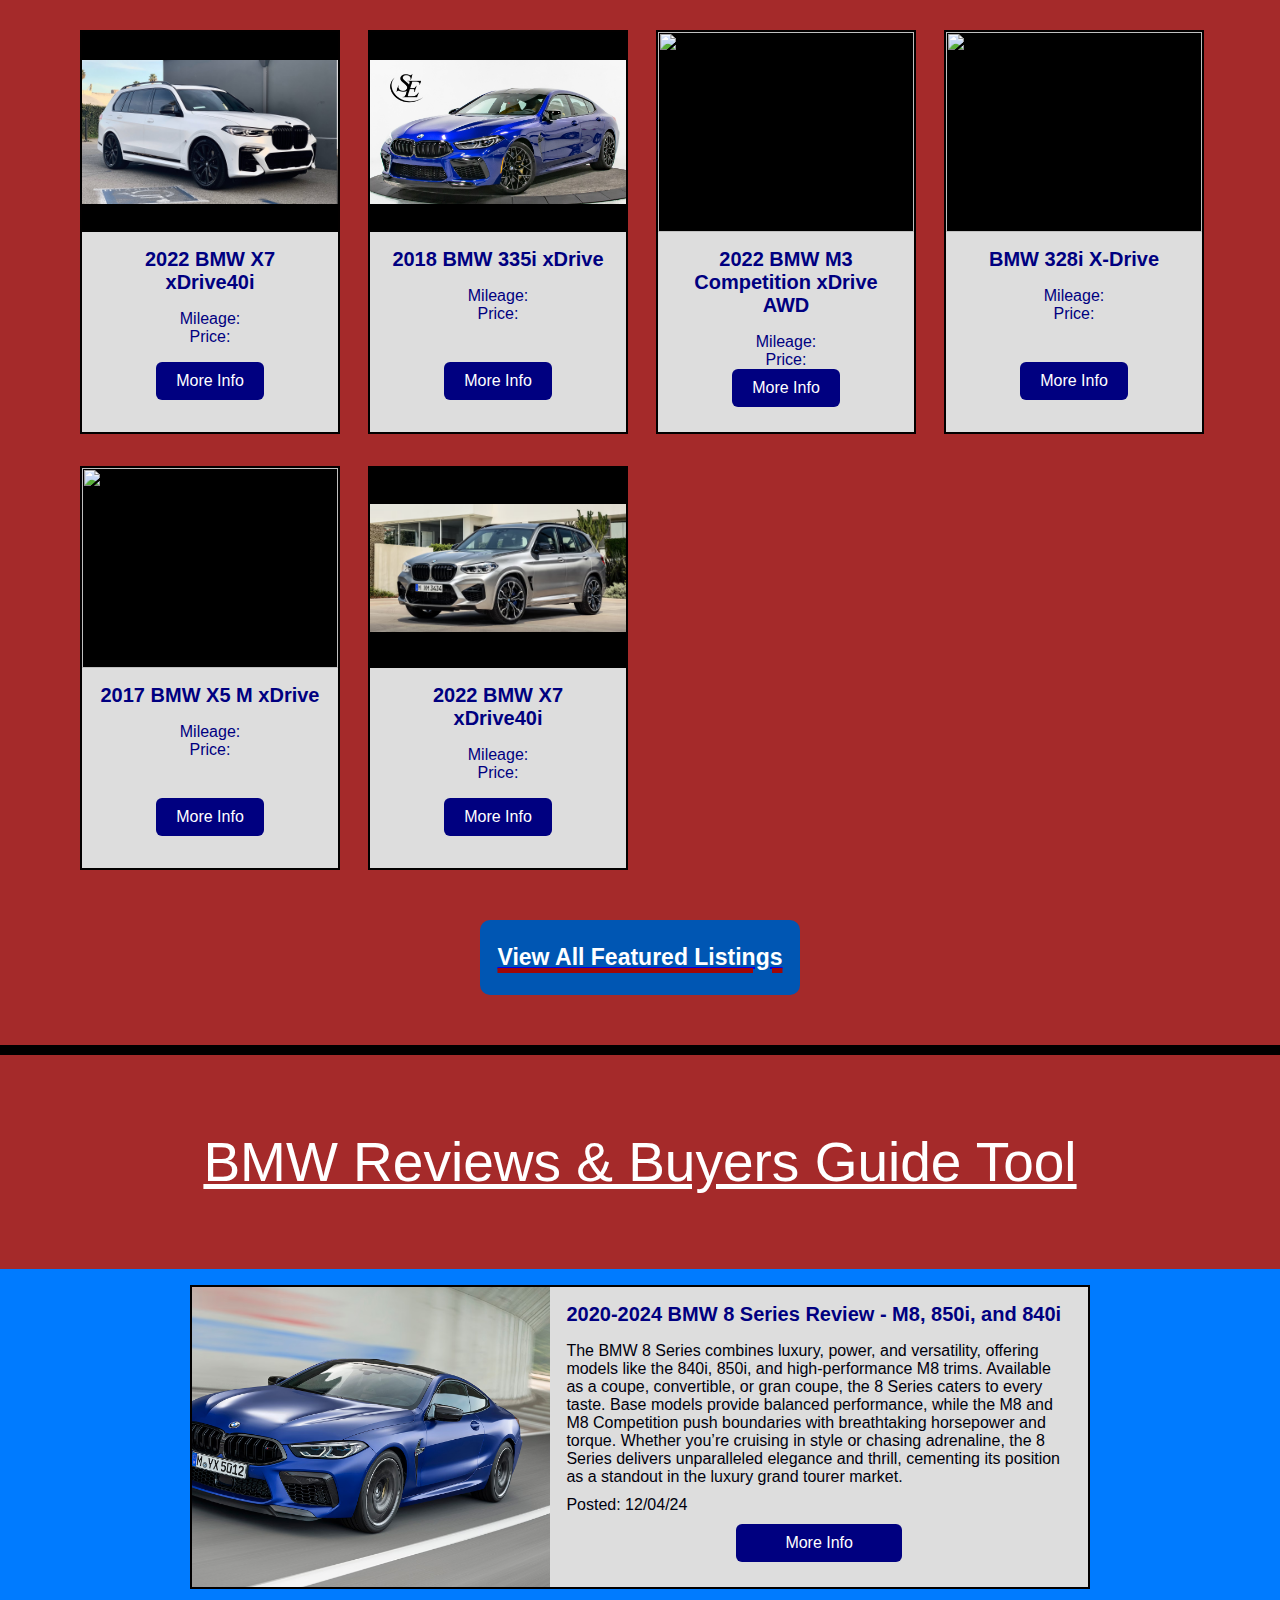
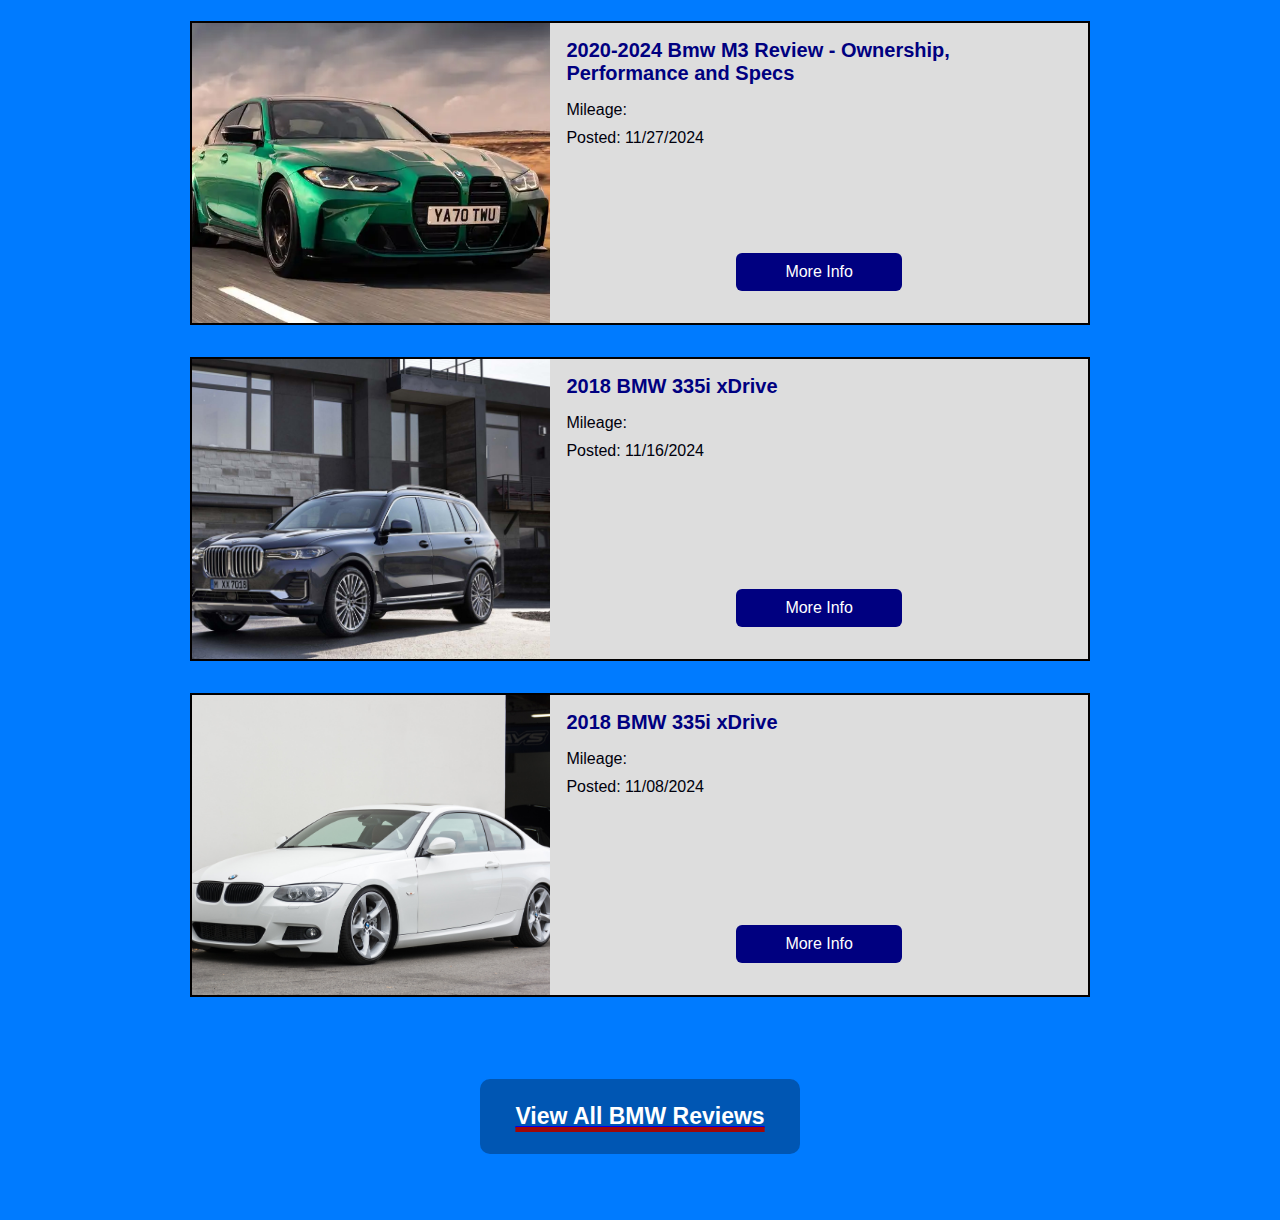
==== commit c74b26a1: "need to work on the modularity of the Listings sections by using one class for all sections to be do" ====
--- a/Index.html
+++ b/Index.html
@@ -21,9 +21,9 @@
                     </a>
                 </div>
                 <div class="nav-links">
-                    <a href="Buy a BMW" target="_blank">Buy a BMW</a>
-                    <a href="SellaBMW.html">Sell a BMW</a>
-                    <a href="BMWBuyersGuide.html">BMW Buyers Guide</a>
+                    <a href="/BuyaBMW/BuyaBMW.html" target="_blank">Buy a BMW</a>
+                    <a href="/SellaBMW/SellaBMW.html">Sell a BMW</a>
+                    <a href="/BuyersGuide/BuyersGuide.html">BMW Buyers Guide</a>
                     <a href="/Article/BMWReview.html">BMW Reviews</a>
                 </div>
                 <div class="nav-buttons">
@@ -61,9 +61,9 @@
                     <select class="search-input" id="Model" name="Model">
                         <option value="" disabled selected>Model</option>
                     </select>
-        
-                    <input type="number" class="search-input" id="price" name="price" placeholder="Max Price">
-        
+                    <input type="number" class="search-input" id="MinPrice" name="price" placeholder="Min Price">
+                    <input type="number" class="search-input" id="MaxPrice" name="price" placeholder="Max Price">
+                    <input type="number" class="search-input" id="ZipCode" name="ZipCode" placeholder="Zip Code">
                     <select class="search-input" id="Distance" name="Distance">
                         <option value="" disabled selected>Search Radius</option>
                         <option value="10 Miles">10 Miles</option>
@@ -122,12 +122,12 @@
                 </div>
                 <!--Start of Card 2-->
                 <div class="card">
-                    <img src="Assets/Pictures/BMWCar2.png" class="card-img-top" alt="">
+                    <img src="Assets/Pictures/ListTemplate1.png" class="card-img-top" alt="">
                     <div class="card-body">
                       <h5 class="card-title">2022 BMW M3 Competition xDrive AWD</h5>
                       <p class="card-text">Mileage:</p>
                       <p class="card-text">Price:</p>
-                      <a href="./public/CreativeAgency.html" class="btn btn-primary">More Info</a>
+                      <a href="/Listings/BMWM3Listing1.html" class="btn btn-primary">More Info</a>
                     </div>
                 </div>
                 <!--Start of Card 3-->
--- a/Index.css
+++ b/Index.css
@@ -133,6 +133,16 @@
     font-size: 14px;
     outline: none;
     transition: border-color 0.3s ease;
+  }
+
+  .search-input#ZipCode {
+    width: 5rem;
+    text-align: center;
+  }
+
+  .search-input#MaxPrice, .search-input#MinPrice {
+    width: 5rem;
+    text-align: center;
   }
   
   .search-input:focus {
@@ -180,6 +190,8 @@
     background-color: #0056b3;
 }
 
+
+/* featured Listings section */
 .CardsContainer {
     display: grid;
     grid-template-columns: repeat(auto-fit, 16rem);
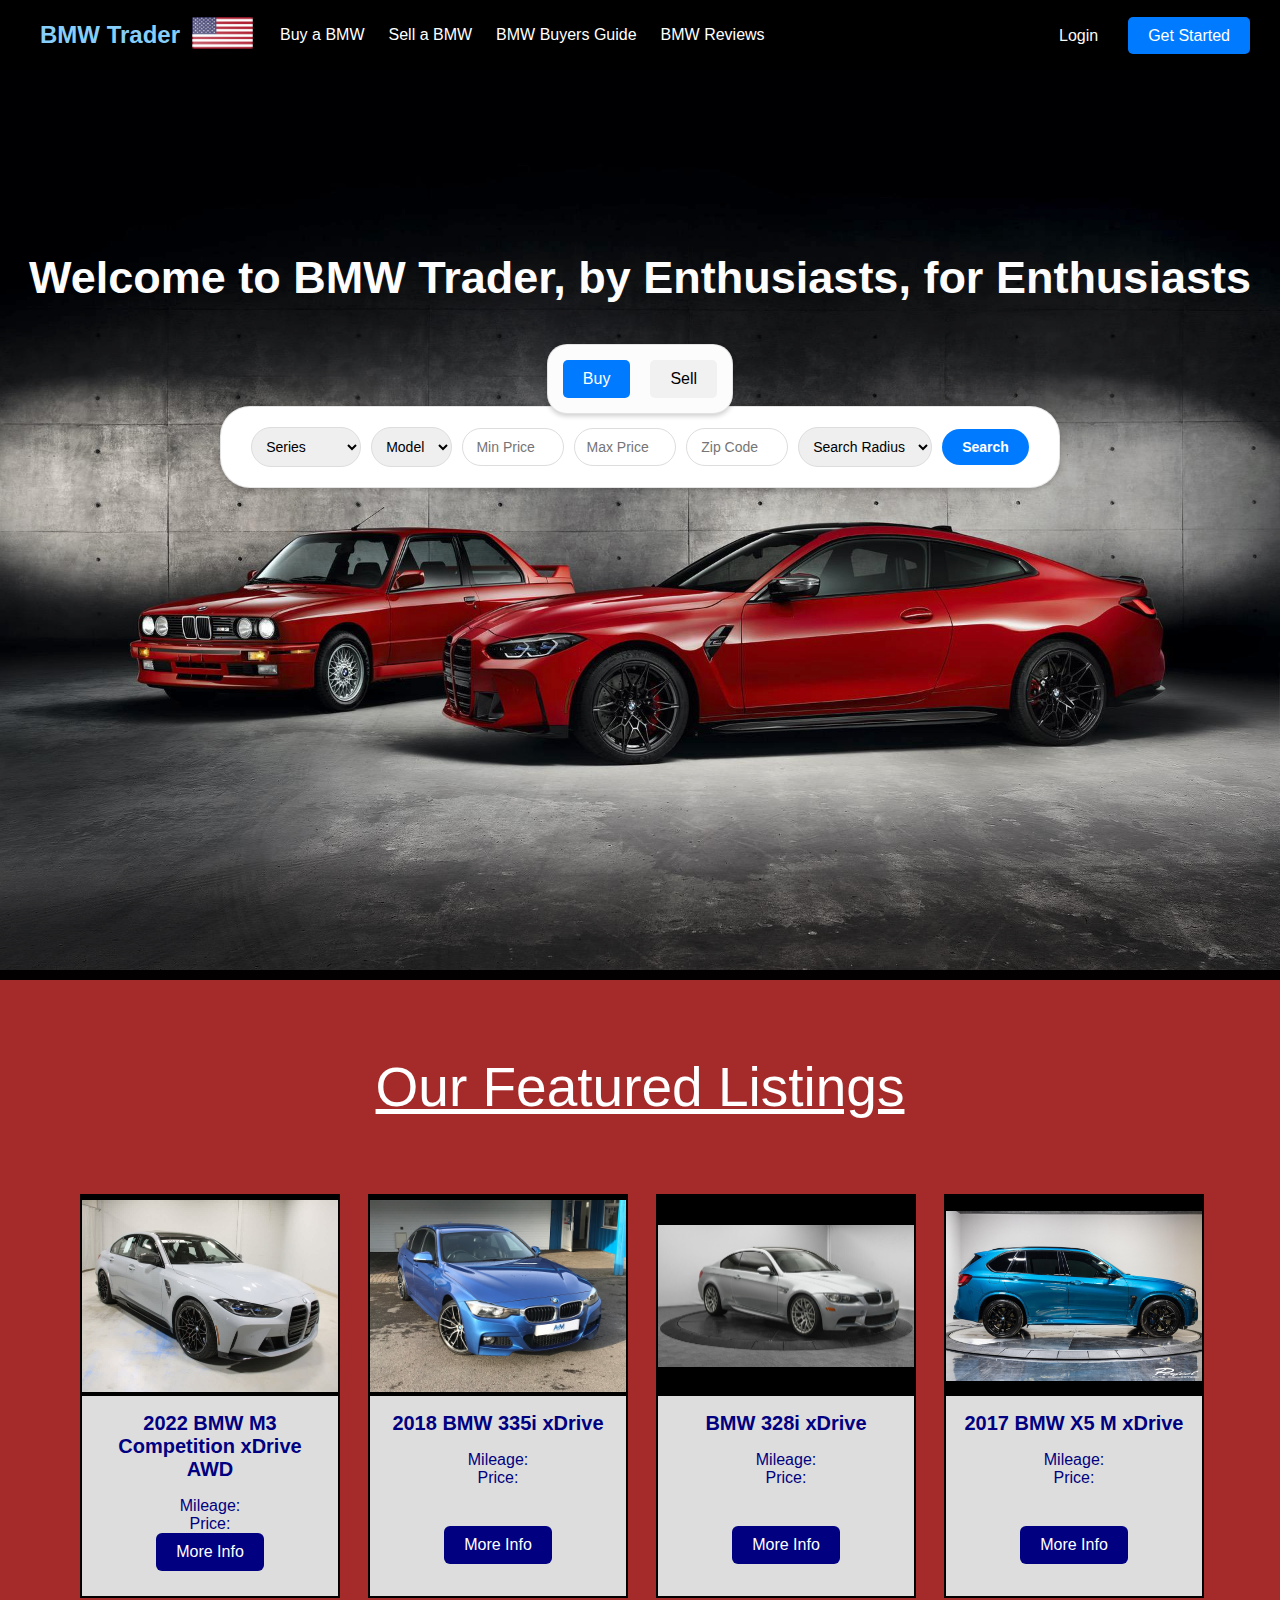
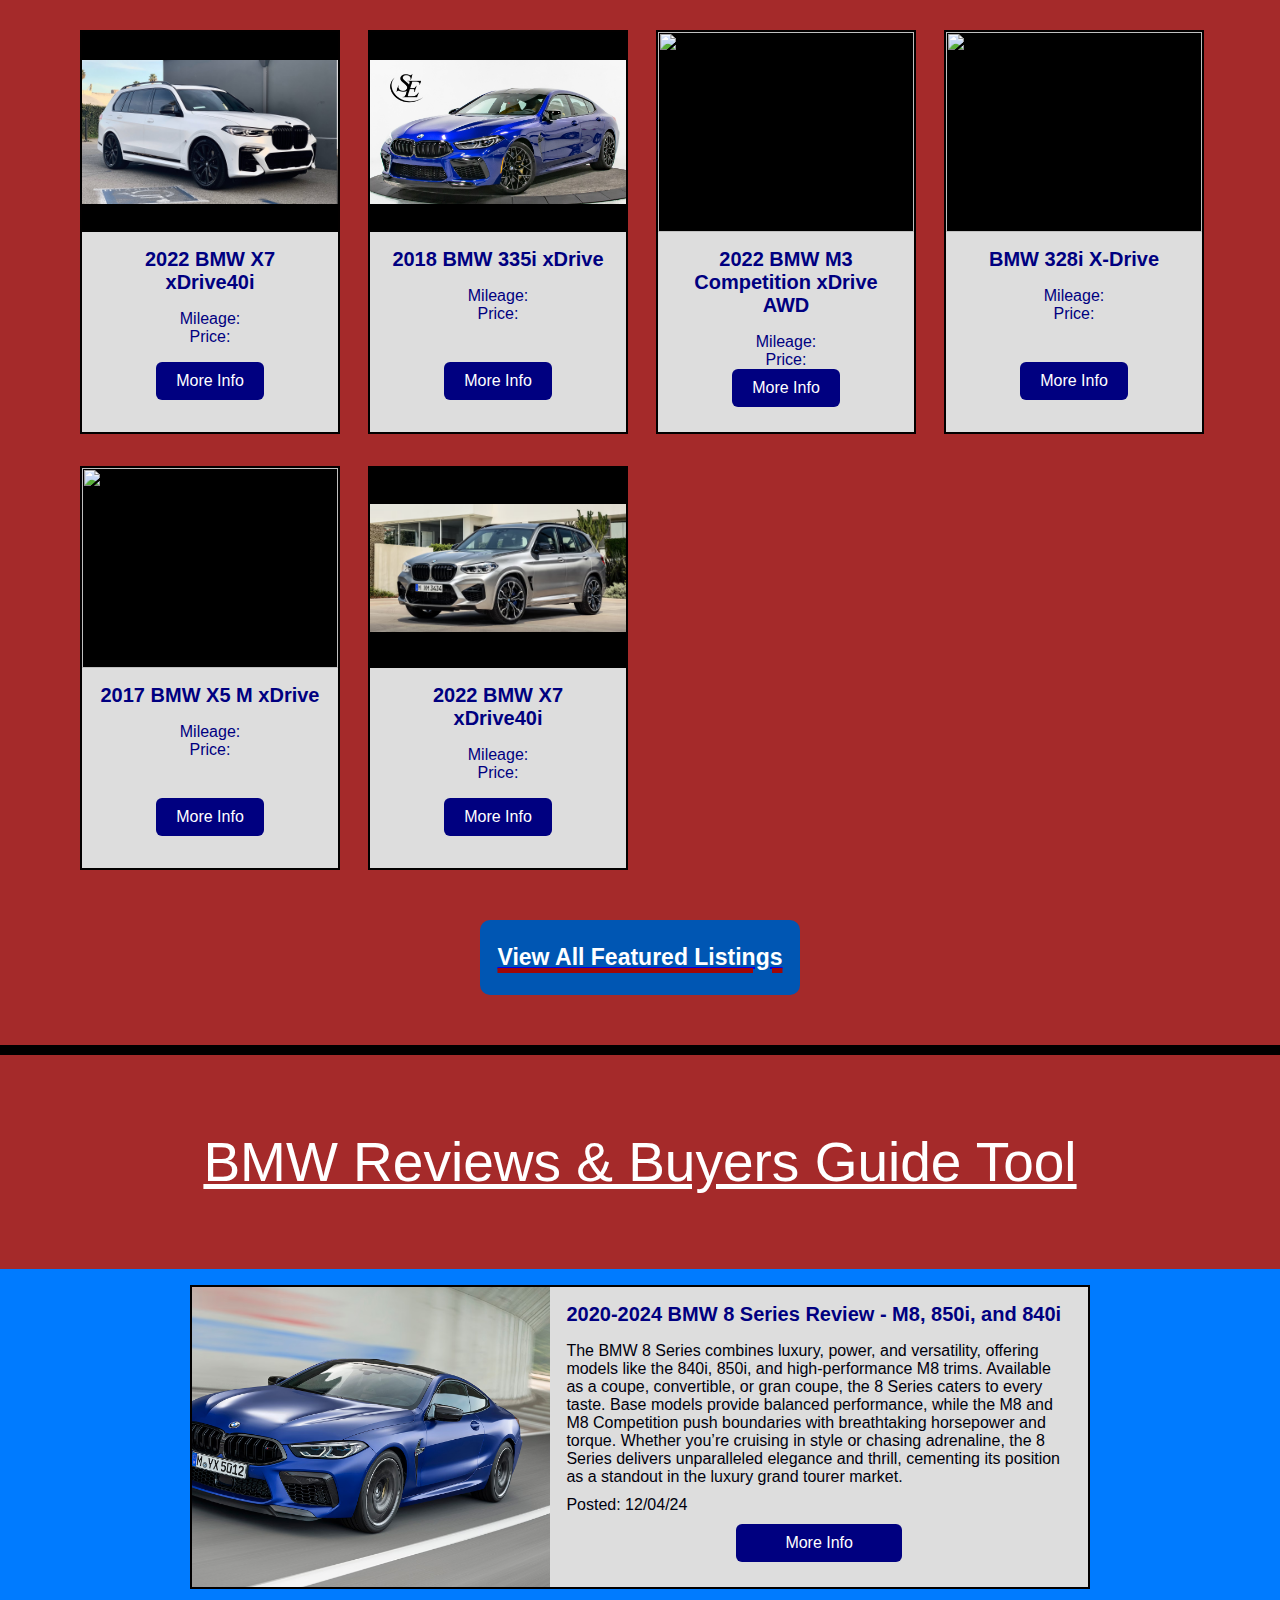
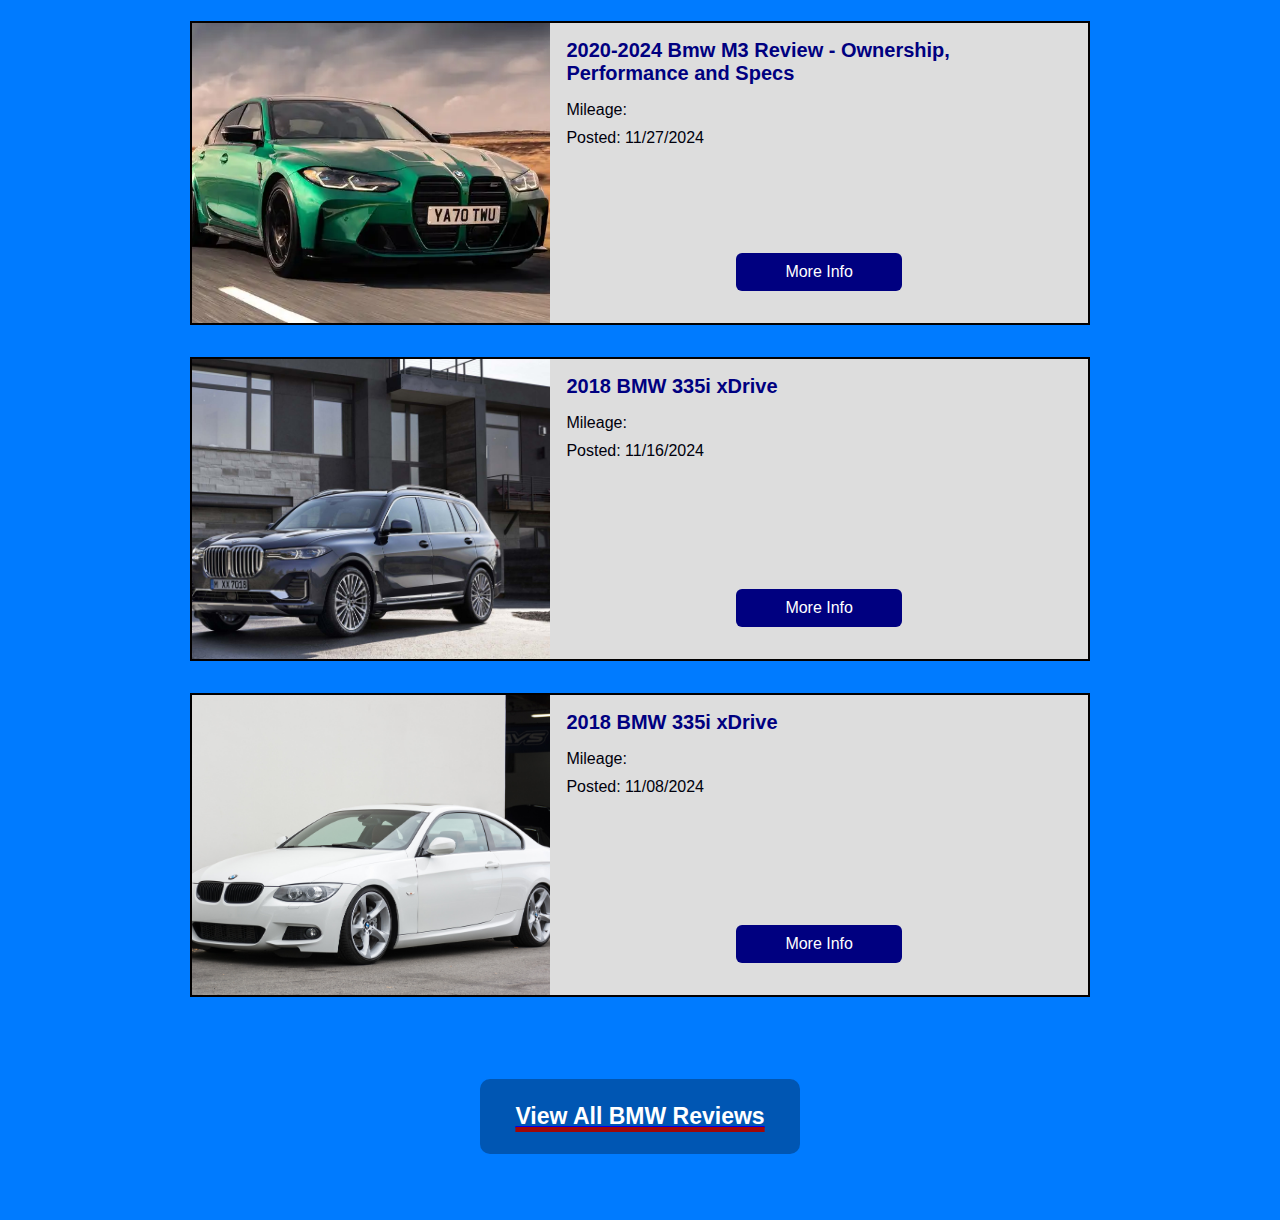
==== commit 8a41a289: "Made further rpogress on the Listing Template page" ====
--- a/Index.html
+++ b/Index.html
@@ -112,6 +112,16 @@
             <div class="CardsContainer">
                 <!--Start of Card 1-->
                 <div class="card">
+                    <img src="Assets/Pictures/ListTemplate1.png" class="card-img-top" alt="">
+                    <div class="card-body">
+                      <h5 class="card-title">2022 BMW M3 Competition xDrive AWD</h5>
+                      <p class="card-text">Mileage:</p>
+                      <p class="card-text">Price:</p>
+                      <a href="/Listings/BMWM3Listing1.html" class="btn btn-primary">More Info</a>
+                    </div>
+                </div>
+                <!--Start of Card 2-->
+                <div class="card">
                     <img src="Assets/Pictures/BMWCar1.png" class="card-img-top" alt="">
                     <div class="card-body">
                       <h5 class="card-title">2018 BMW 335i xDrive </h5>
@@ -120,16 +130,7 @@
                       <a href="./public/MondrianPainting.html" class="btn btn-primary">More Info</a>
                     </div>
                 </div>
-                <!--Start of Card 2-->
-                <div class="card">
-                    <img src="Assets/Pictures/ListTemplate1.png" class="card-img-top" alt="">
-                    <div class="card-body">
-                      <h5 class="card-title">2022 BMW M3 Competition xDrive AWD</h5>
-                      <p class="card-text">Mileage:</p>
-                      <p class="card-text">Price:</p>
-                      <a href="/Listings/BMWM3Listing1.html" class="btn btn-primary">More Info</a>
-                    </div>
-                </div>
+                
                 <!--Start of Card 3-->
                 <div class="card">
                     <img src="Assets/Pictures/BMWCar3.png" class="card-img-top" alt="">
